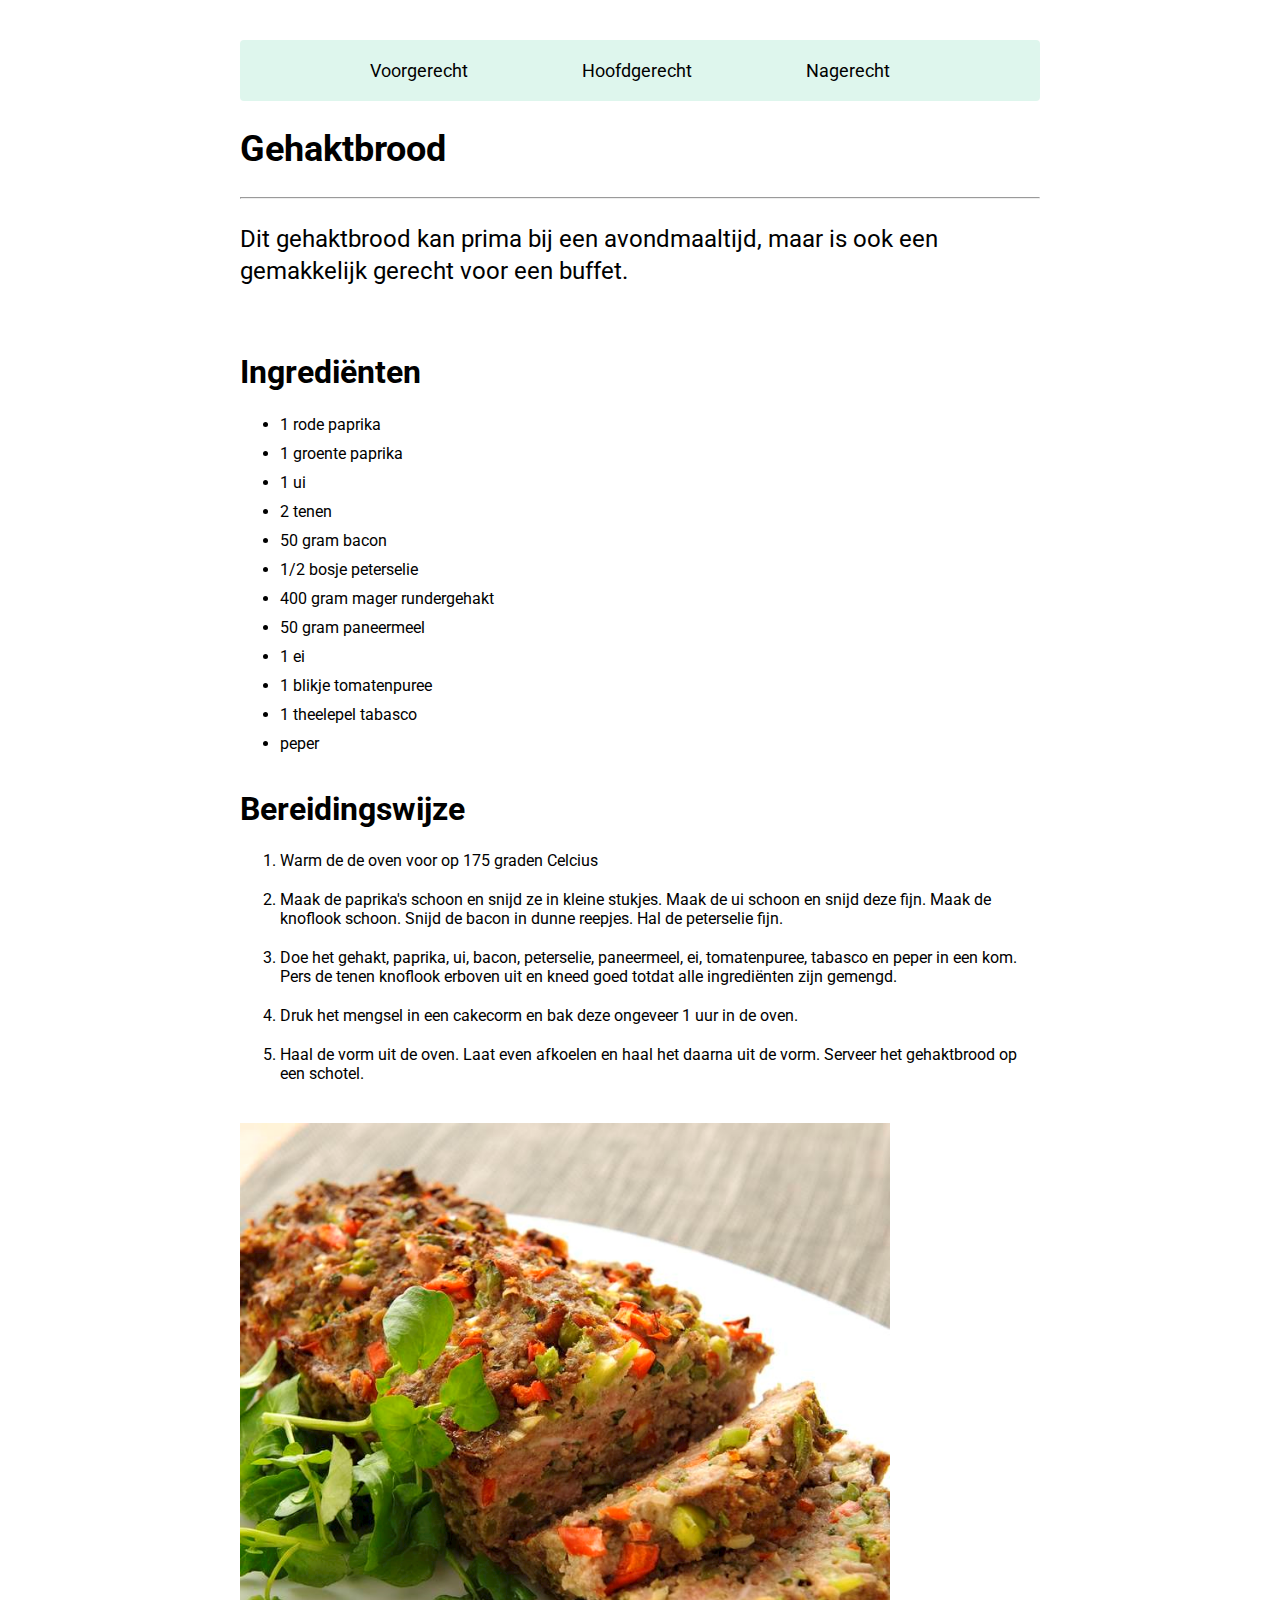
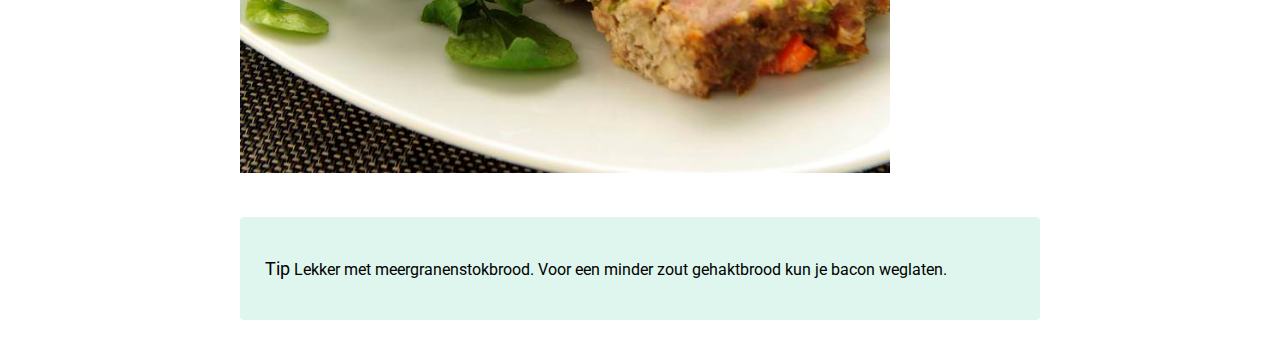
==== nagerecht.html @ be5f0aef "De html bestanden aan het bewerken." ====
<!DOCTYPE html>
<html lang="en">
<head>
    <link href="https://fonts.googleapis.com/css2?family=Roboto&display=swap" rel="stylesheet">
    <link rel="stylesheet" href="/css/style.css">
    <meta charset="UTF-8">
    <meta name="viewport" content="width=device-width, initial-scale=1.0">
    <title>Nagerecht</title>
</head>
<body>
    <div class="container"><!--Waar alle content gaat plaats vinden-->
        <nav>
            <a href="/voorgerecht/voorgerecht.html">Voorgerecht</a>
            <a href="/index.html">Hoofdgerecht</a>
            <a href="nagerecht.html">Nagerecht</a>
        </nav><!--Hier is de navigatie balk.-->
        <h2 class="hoofdtitel">Gehaktbrood</h2>
        <hr><!--Een horizontale lijn die een onderscheid maakt tussen de titel en het middenstuk.-->
        <p class="p1">Dit gehaktbrood kan prima bij een avondmaaltijd, maar is ook een gemakkelijk gerecht voor een buffet.</p>
        <br>
    <div class="contIng">
        <h2 class="midT">Ingrediënten</h2>
            <ul><!--De lijst met daarin de ingredienten als items-->
                <li>1 rode paprika</li>
                <li>1 groente paprika</li>
                <li>1 ui</li>
                <li>2 tenen</li>
                <li>50 gram bacon</li>
                <li>1/2 bosje peterselie</li>
                <li>400 gram mager rundergehakt</li>
                <li>50 gram paneermeel</li>
                <li>1 ei</li>
                <li>1 blikje tomatenpuree</li>
                <li>1 theelepel tabasco</li>
                <li>peper</li>
            </ul>
        </div>
    <div class="contBr">
        <h2 class="midT">Bereidingswijze</h2>
           <ol>
               <li>Warm de de oven voor op 175 graden Celcius</li>
               <li>Maak de paprika's schoon en snijd ze in kleine stukjes. Maak de ui schoon en snijd deze fijn. Maak de knoflook schoon. Snijd de bacon in dunne reepjes. Hal de peterselie fijn.</li>
                <li>Doe het gehakt, paprika, ui, bacon, peterselie, paneermeel, ei, tomatenpuree, tabasco en peper in een kom. Pers de tenen knoflook erboven uit en kneed goed totdat alle ingrediënten zijn gemengd. </li>
                <li>Druk het mengsel in een cakecorm en bak deze ongeveer 1 uur in de oven.</li>
                <li>Haal de vorm uit de oven. Laat even afkoelen en haal het daarna uit de vorm. Serveer het gehaktbrood op een schotel.</li>
           </ol>
        </div>

        <img src="ontwerp/gehaktbrood.jpg" width="650px">

        <div class="Tip"><p><a>Tip</a> Lekker met meergranenstokbrood. Voor een minder zout gehaktbrood kun je bacon weglaten.</p></div>
    </div>
</body>
</html>
---- css/style.css ----
.container{
    display: block;
    width: 800px;  
    margin: 0 auto;
    font-family: 'Roboto', sans-serif;
}

.hoofdtitel{
    font-size: 36px;
    line-height: 36px;
}

.p1{
    font-size: 24px;
    line-height: 32px;
}

.midT{
    font-size: 32px;
    line-height: 32px;
}

.contIng, .contBr{
    margin-bottom: 40px;
}

ul li{
    margin-bottom: 10px;
}

ol li{
    margin-bottom: 20px;
}

.Tip{
    background-color: #def6ed;
    border-radius: 4px;
    margin: 40px 0 25px 0;
    padding: 25px;
}

.Tip a{
    font-size: large;
}

nav {
    background-color: #def6ed;
    border-radius: 4px;
    margin: 40px 0 20px 0;
    padding: 20px;
}

nav a{
    font-size: large;
    text-decoration: none;
    color: black;
    margin-left: 110px;
    font-family: 'Roboto', sans-serif;
}

nav a:hover{
    border: 20px solid white;
    background-color: white;
}
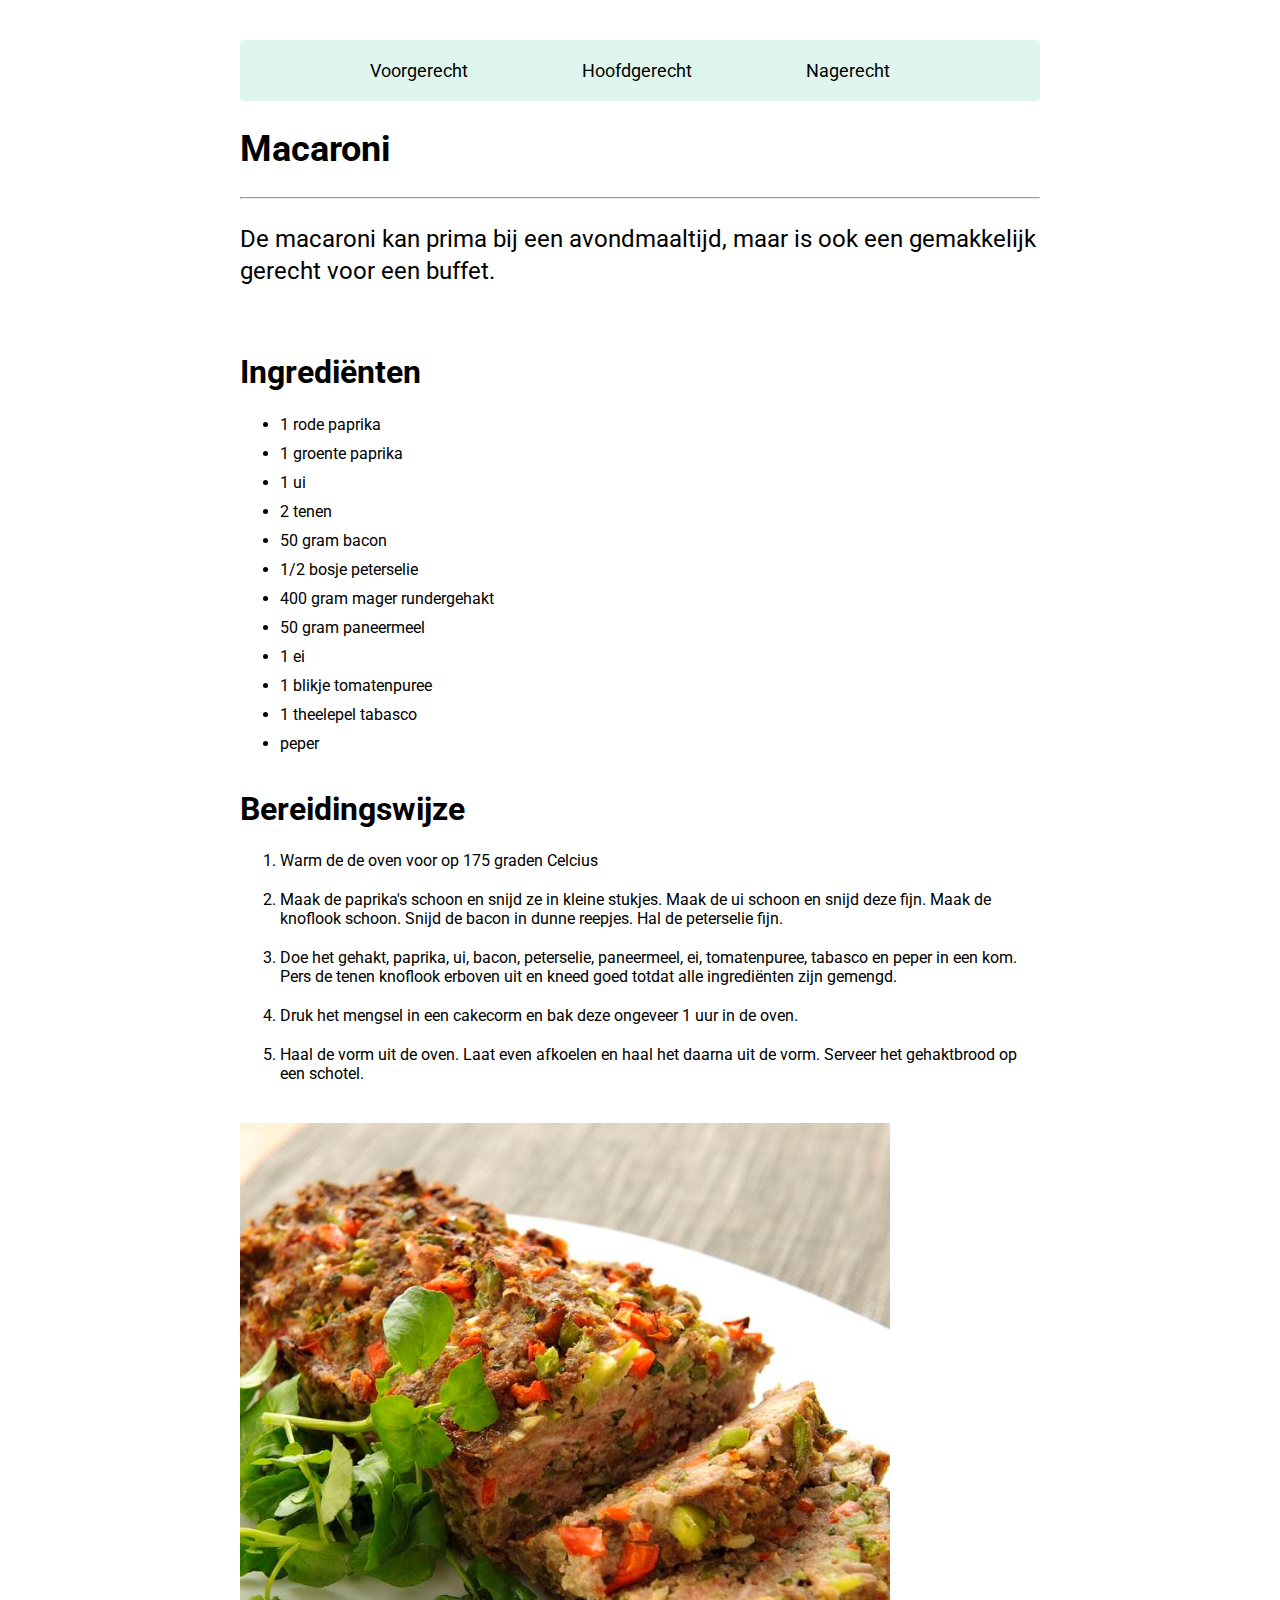
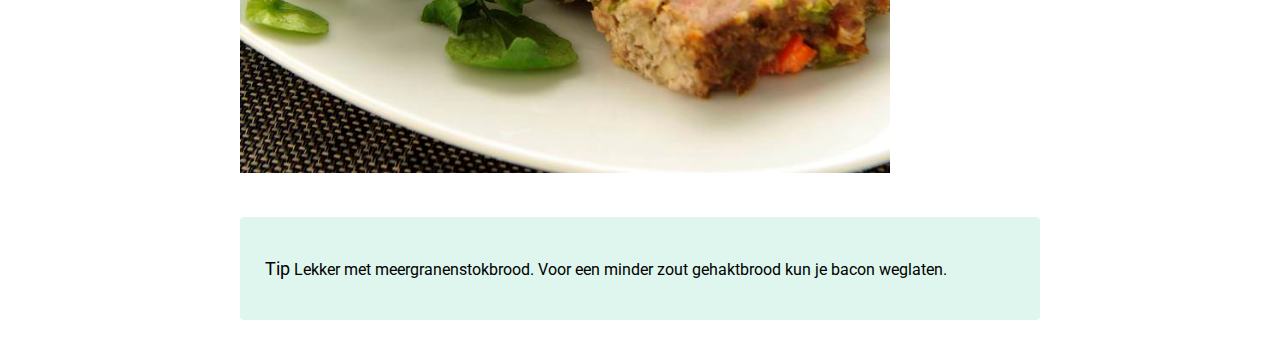
==== commit 4ee9d3a0: "Alle html bestanden zijn connect en werken." ====
--- a/nagerecht.html
+++ b/nagerecht.html
@@ -2,7 +2,7 @@
 <html lang="en">
 <head>
     <link href="https://fonts.googleapis.com/css2?family=Roboto&display=swap" rel="stylesheet">
-    <link rel="stylesheet" href="/css/style.css">
+    <link rel="stylesheet" href="css/style.css">
     <meta charset="UTF-8">
     <meta name="viewport" content="width=device-width, initial-scale=1.0">
     <title>Nagerecht</title>
@@ -10,13 +10,13 @@
 <body>
     <div class="container"><!--Waar alle content gaat plaats vinden-->
         <nav>
-            <a href="/voorgerecht/voorgerecht.html">Voorgerecht</a>
-            <a href="/index.html">Hoofdgerecht</a>
+            <a href="voorgerecht.html">Voorgerecht</a>
+            <a href="index.html">Hoofdgerecht</a>
             <a href="nagerecht.html">Nagerecht</a>
         </nav><!--Hier is de navigatie balk.-->
-        <h2 class="hoofdtitel">Gehaktbrood</h2>
+        <h2 class="hoofdtitel">Macaroni</h2>
         <hr><!--Een horizontale lijn die een onderscheid maakt tussen de titel en het middenstuk.-->
-        <p class="p1">Dit gehaktbrood kan prima bij een avondmaaltijd, maar is ook een gemakkelijk gerecht voor een buffet.</p>
+        <p class="p1">De macaroni kan prima bij een avondmaaltijd, maar is ook een gemakkelijk gerecht voor een buffet.</p>
         <br>
     <div class="contIng">
         <h2 class="midT">Ingrediënten</h2>
